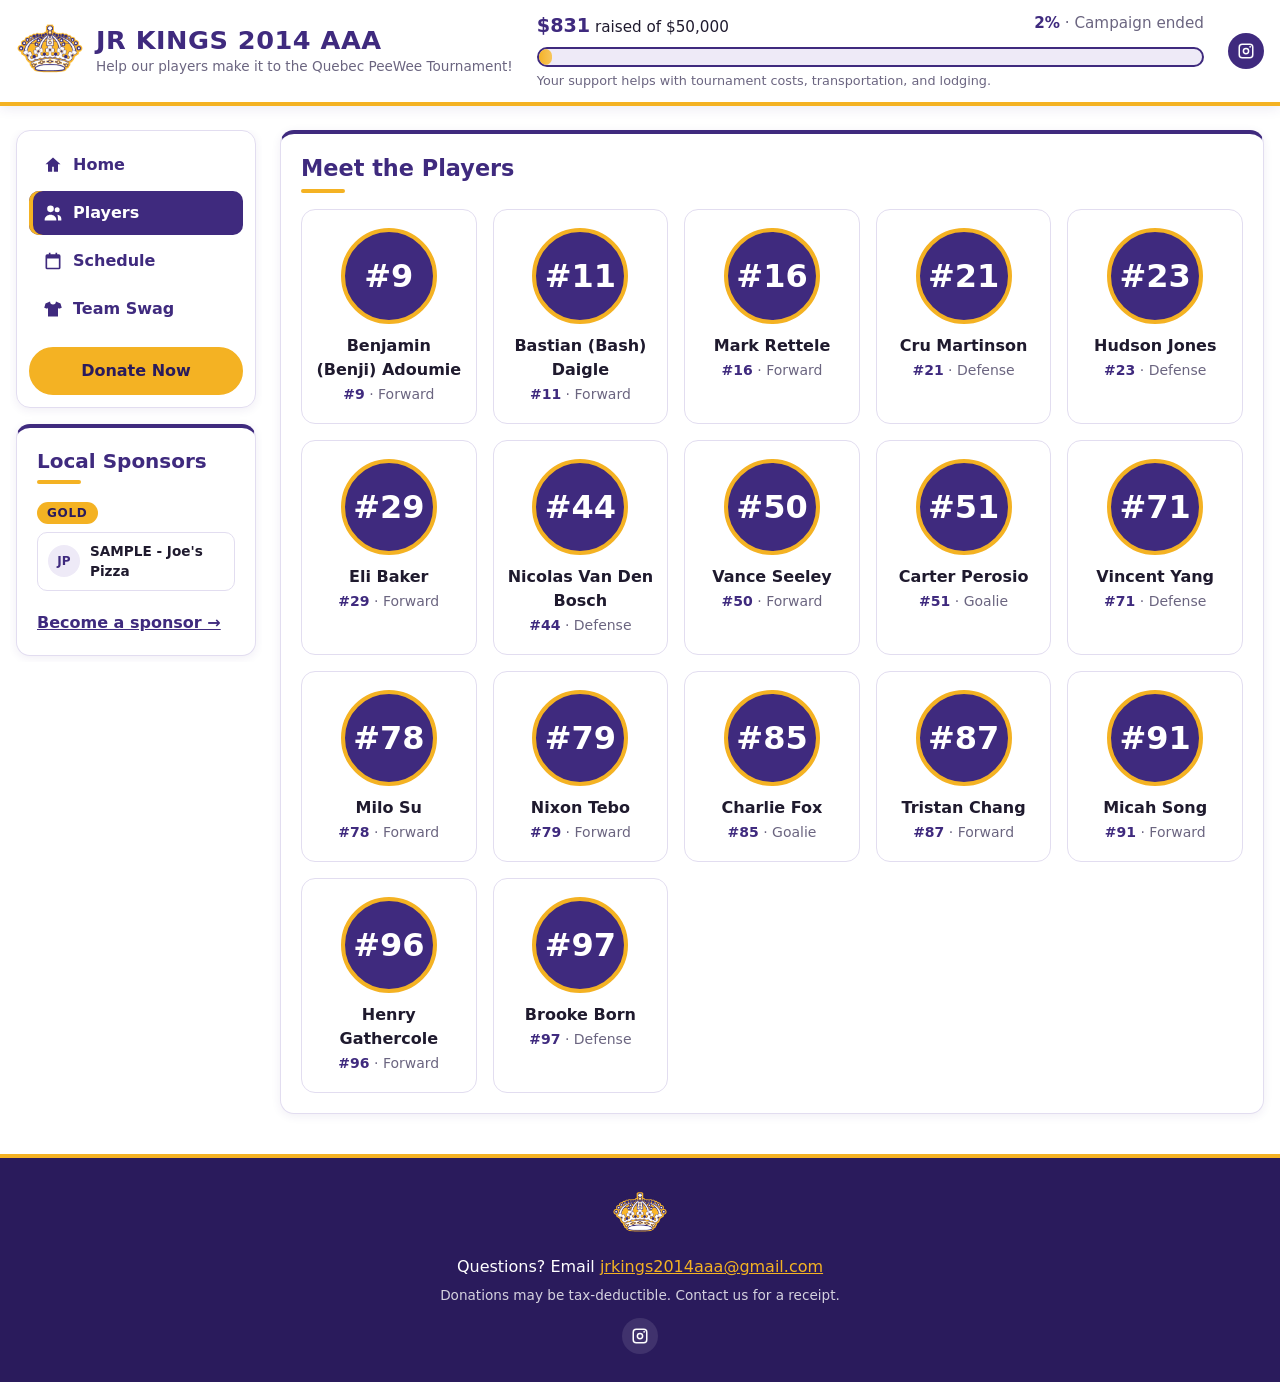
==== players.html @ 1b27b6a1 "Start Sliders fundraising site from team template Copied from jrkings2014_website (bd4ff82). CNAME l" ====
<!doctype html>
<html lang="en">
<head>
  <meta charset="utf-8">
  <meta name="viewport" content="width=device-width, initial-scale=1">
  <title>Players</title>
  <link rel="icon" href="Images/logo.png">
  <link rel="stylesheet" href="theme.css?v=3">
  <link rel="stylesheet" href="styles.css?v=3">
</head>
<body data-page="players">
  <header id="site-header" class="site-header"></header>

  <div class="layout">
    <div class="left-col">
      <nav id="sidebar" class="sidebar" aria-label="Site navigation"></nav>
      <section id="sponsors-card" class="card sponsors-card" aria-labelledby="sponsors-title"></section>
    </div>

    <main class="content">
      <div id="error" class="error" hidden></div>

      <section class="card" aria-labelledby="players-title">
        <h1 id="players-title">Meet the Players</h1>
        <div id="players" class="player-grid"></div>
      </section>
    </main>
  </div>

  <footer id="site-footer" class="site-footer"></footer>

  <script src="app.js?v=3"></script>
</body>
</html>
---- theme.css ----
/* Team colors. This is the only file to edit to re-color the site for another team.
   Every page loads it before styles.css.

   --primary       Main team color: headings, nav, buttons, avatars, links
   --primary-dark  Darker shade of primary: footer background, button hover
   --primary-tint  Very light shade of primary: hover backgrounds, progress bar track
   --on-primary    Text/icon color on top of primary (usually white)

   --accent        Second team color: progress bar, date badges, Donate button, underlines
   --accent-light  Very light shade of accent: newest donation highlight, card hover glow
   --accent-hover  Slightly darker accent for accent button hover
   --on-accent     Text/icon color on top of accent (pick dark or white so it stays readable)

   --text / --muted / --border / --bg / --surface: neutral page colors */

:root {
  --primary: #3F2A7E;
  --primary-dark: #2A1B5C;
  --primary-tint: #EEEAF7;
  --on-primary: #FFFFFF;

  --accent: #F4B223;
  --accent-light: #FCE7B2;
  --accent-hover: #E6A30F;
  --on-accent: #2A1B5C;

  --text: #1F1A2E;
  --muted: #6B6580;
  --border: #E2DDF0;
  --bg: #FFFFFF;
  --surface: #FFFFFF;
}
---- styles.css ----
/* Team colors live in theme.css (loaded before this file). Use only those variables here. */
:root {
  --radius: 14px;
  --shadow: 0 2px 10px color-mix(in srgb, var(--primary) 8%, transparent);
  --header-h: 0px; /* set by app.js so sticky elements sit below the header */
}

* { box-sizing: border-box; }

body {
  margin: 0;
  background: var(--bg);
  color: var(--text);
  font-family: system-ui, -apple-system, "Segoe UI", Roboto, Helvetica, Arial, sans-serif;
  line-height: 1.5;
}

a { color: var(--primary); }
img { max-width: 100%; }
[hidden] { display: none !important; }
section[id] { scroll-margin-top: calc(var(--header-h) + 16px); }

.muted { color: var(--muted); margin-top: 0; }

/* ---------- Header / progress ---------- */
.site-header {
  position: sticky;
  top: 0;
  z-index: 20;
  background: var(--bg);
  border-bottom: 4px solid var(--accent);
  box-shadow: 0 2px 12px color-mix(in srgb, var(--primary) 10%, transparent);
}
.header-inner {
  max-width: 1400px;
  margin: 0 auto;
  padding: 10px 16px;
  display: grid;
  grid-template-columns: 1fr auto;
  grid-template-areas:
    "brand social"
    "progress progress";
  gap: 8px 16px;
  align-items: center;
}
.brand { grid-area: brand; display: flex; align-items: center; gap: 12px; text-decoration: none; min-width: 0; }
.logo { width: 52px; height: auto; flex: 0 0 auto; }
.team-name {
  margin: 0;
  color: var(--primary);
  font-size: 1.3rem;
  font-weight: 800;
  letter-spacing: 0.02em;
  text-transform: uppercase;
  line-height: 1.15;
}
.tagline { margin: 0; color: var(--muted); font-size: 0.85rem; }

.progress-block { grid-area: progress; }
.progress-stats {
  display: flex;
  flex-wrap: wrap;
  justify-content: space-between;
  gap: 4px 12px;
  font-size: 0.95rem;
  margin-bottom: 6px;
}
.progress-stats strong { color: var(--primary); }
#raised { font-size: 1.2rem; }
.progress-meta { color: var(--muted); }

.progress-track {
  height: 20px;
  background: var(--primary-tint);
  border: 2px solid var(--primary);
  border-radius: 999px;
  overflow: hidden;
}
.progress-fill {
  height: 100%;
  width: 0;
  background: linear-gradient(90deg, var(--accent) 0%, color-mix(in srgb, var(--accent), #fff 25%) 100%);
  border-radius: 999px;
  transition: width 1.4s cubic-bezier(0.22, 1, 0.36, 1);
}
.goal-purpose { margin: 4px 0 0; font-size: 0.8rem; color: var(--muted); }

.header-social { grid-area: social; display: flex; gap: 8px; justify-self: end; }
.header-social a {
  width: 36px; height: 36px;
  border-radius: 50%;
  background: var(--primary);
  color: var(--on-primary);
  display: flex; align-items: center; justify-content: center;
  transition: background 0.15s, color 0.15s;
}
.header-social a:hover { background: var(--accent); color: var(--on-accent); }
.header-social svg { width: 18px; height: 18px; fill: currentColor; }

@media (min-width: 900px) {
  .header-inner {
    grid-template-columns: auto 1fr auto;
    grid-template-areas: "brand progress social";
    gap: 24px;
    padding-block: 12px;
  }
  .logo { width: 68px; }
  .team-name { font-size: 1.6rem; }
}

/* ---------- Page layout: sidebar + content ---------- */
.layout {
  max-width: 1400px;
  margin: 0 auto;
  padding: 20px 16px 40px;
  display: grid;
  grid-template-columns: minmax(0, 1fr);
  gap: 20px;
}
.content { container-type: inline-size; min-width: 0; }

/* Sidebar: horizontal nav bar on phones, sticky column on wider screens */
.sidebar {
  background: var(--surface);
  border: 1px solid var(--border);
  border-radius: var(--radius);
  box-shadow: var(--shadow);
  padding: 8px;
  display: flex;
  flex-wrap: wrap;
  align-items: center;
  gap: 8px;
}
.nav-list { list-style: none; margin: 0; padding: 0; display: flex; flex-wrap: wrap; gap: 4px; flex: 1; }
.nav-link {
  display: flex;
  align-items: center;
  gap: 10px;
  padding: 8px 14px;
  border-radius: 10px;
  color: var(--primary);
  font-weight: 700;
  text-decoration: none;
  transition: background 0.15s;
}
.nav-link svg { width: 20px; height: 20px; fill: currentColor; flex: 0 0 auto; }
.nav-link:hover { background: var(--primary-tint); }
.nav-link[aria-current="page"] {
  background: var(--primary);
  color: var(--on-primary);
  box-shadow: inset 4px 0 0 var(--accent);
}
.sidebar-donate { padding-block: 8px; }

/* Left column = sidebar menu + Local Sponsors.
   Phones: the menu sits above the content and sponsors drop to the bottom of the page. */
.left-col { display: contents; }
.sidebar { order: 0; }
.content { order: 1; }
.sponsors-card { order: 2; }

@media (min-width: 900px) {
  .layout { grid-template-columns: 240px minmax(0, 1fr); gap: 24px; padding-top: 24px; }
  .left-col {
    display: flex;
    flex-direction: column;
    gap: 16px;
    position: sticky;
    top: calc(var(--header-h) + 24px);
    align-self: start;
    /* If the sponsor list gets long, the column scrolls on its own instead of being cut off. */
    max-height: calc(100vh - var(--header-h) - 48px);
    overflow-y: auto;
    padding: 0 6px 6px;
    margin: 0 -6px;
  }
  .sidebar { flex-direction: column; align-items: stretch; padding: 12px; }
  .nav-list { flex-direction: column; }
  .nav-link { padding: 10px 14px; }
  .sidebar-donate { margin-top: 8px; }

  /* Compact sponsor list for the narrow column */
  .sponsors-card { padding: 16px; }
  .sponsors-card h2 { font-size: 1.1rem; }
  .sponsors-card .sponsor-grid { grid-template-columns: 1fr; gap: 6px; }
  .sponsors-card .sponsor {
    flex-direction: row;
    justify-content: flex-start;
    min-height: 0;
    padding: 8px 10px;
    text-align: left;
    gap: 10px;
    font-size: 0.85rem;
  }
  .sponsors-card .sponsor img { max-height: 32px; max-width: 64px; }
  .sponsors-card .sponsor-initials { width: 32px; height: 32px; font-size: 0.75rem; flex: 0 0 auto; }
  .sponsors-card .tier { margin-bottom: 10px; }
}

/* ---------- Home: main column + right column (Donate Now, Recent Activity) ---------- */
/* Phones/tablets: one column in this order: about, donate, activity, events */
.home-grid { display: flex; flex-direction: column; gap: 20px; }
.home-main, .home-aside { display: contents; }
.team-photo { order: 0; }
.about { order: 1; }
.order-donate { order: 2; }
.order-activity { order: 3; }
.order-events { order: 4; }

@media (min-width: 1200px) {
  .home-grid {
    display: grid;
    grid-template-columns: minmax(0, 1fr) 340px;
    align-items: start;
  }
  .home-main, .home-aside { display: flex; flex-direction: column; gap: 20px; min-width: 0; }
  .home-main { container-type: inline-size; }
}

/* ---------- Buttons ---------- */
.btn {
  display: inline-flex;
  align-items: center;
  justify-content: center;
  gap: 8px;
  padding: 10px 22px;
  border-radius: 999px;
  border: 2px solid var(--primary);
  font-weight: 700;
  text-decoration: none;
  cursor: pointer;
  font-size: 1rem;
  transition: background 0.15s, color 0.15s, transform 0.1s;
}
.btn-primary { background: var(--primary); color: var(--on-primary); }
.btn-primary:hover { background: var(--primary-dark); border-color: var(--on-accent); }
.btn-accent { background: var(--accent); border-color: var(--accent); color: var(--on-accent); }
.btn-accent:hover { background: var(--accent-hover); border-color: var(--accent-hover); }
.btn:active { transform: translateY(1px); }
.btn:focus-visible, a:focus-visible, button:focus-visible {
  outline: 3px solid var(--accent);
  outline-offset: 2px;
}

/* ---------- Cards ---------- */
.card {
  background: var(--surface);
  border: 1px solid var(--border);
  border-top: 4px solid var(--primary);
  border-radius: var(--radius);
  box-shadow: var(--shadow);
  padding: 20px;
}
.card h1, .card h2 {
  margin: 0 0 16px;
  color: var(--primary);
  font-size: 1.25rem;
  line-height: 1.3;
}
.card h1 { font-size: 1.4rem; }
.card h1::after, .card h2::after {
  content: "";
  display: block;
  width: 44px;
  height: 4px;
  margin-top: 6px;
  background: var(--accent);
  border-radius: 2px;
}
.empty { color: var(--muted); font-style: italic; }
.link-cta { display: inline-block; margin-top: 10px; font-weight: 700; }

/* ---------- Team photo ---------- */
.team-photo {
  margin: 0;
  padding: 0;
  overflow: hidden;
  border-top-color: var(--accent);
}
.team-photo img {
  display: block;
  width: 100%;
  aspect-ratio: 16 / 9;
  object-fit: cover;
  object-position: center 60%;
}
.team-photo figcaption {
  padding: 10px 16px;
  color: var(--muted);
  font-size: 0.9rem;
  text-align: center;
}

/* ---------- About / tournament writeup ---------- */
.about {
  display: flex;
  flex-direction: column;
  align-items: center;
  gap: 20px;
  border-top-color: var(--accent);
}
.about-logo { width: 160px; height: auto; flex: 0 0 auto; }
.about-body p { margin: 0 0 12px; }
.about-body .btn { margin-top: 4px; }
@container (min-width: 640px) {
  .about { flex-direction: row; align-items: flex-start; gap: 28px; padding: 28px; }
  .about-logo { width: 190px; }
}

/* ---------- Events (home + schedule) ---------- */
.event-list, .activity-list { list-style: none; margin: 0; padding: 0; }
.event {
  display: flex;
  gap: 14px;
  align-items: center;
  padding: 10px 0;
  border-bottom: 1px solid var(--border);
}
.event:last-child { border-bottom: 0; }
.event.past { opacity: 0.6; }
.date-badge {
  flex: 0 0 56px;
  height: 60px;
  border-radius: 10px;
  background: var(--accent);
  color: var(--on-accent);
  display: flex;
  flex-direction: column;
  align-items: center;
  justify-content: center;
  line-height: 1.1;
}
.event.past .date-badge { background: var(--primary-tint); color: var(--primary); }
.date-badge .month { font-size: 0.75rem; font-weight: 700; text-transform: uppercase; }
.date-badge .day { font-size: 1.5rem; font-weight: 800; }
.event-title { font-weight: 700; color: var(--text); margin: 0; }
.event-title a { color: inherit; }
.event-meta { margin: 0; color: var(--muted); font-size: 0.875rem; }
.status-chip {
  display: inline-block;
  margin-left: 6px;
  padding: 0 8px;
  border-radius: 999px;
  background: var(--primary-tint);
  color: var(--primary);
  font-size: 0.7rem;
  font-weight: 700;
  text-transform: uppercase;
  vertical-align: middle;
}

.month-heading {
  margin: 20px 0 4px;
  color: var(--primary);
  font-size: 1rem;
  text-transform: uppercase;
  letter-spacing: 0.05em;
}
.month-heading:first-child { margin-top: 0; }
.past-events { margin-top: 24px; }
.past-events summary {
  cursor: pointer;
  font-weight: 700;
  color: var(--primary);
  padding: 8px 0;
}

/* ---------- Activity ---------- */
.activity-item {
  display: flex;
  gap: 12px;
  padding: 10px;
  border-radius: 10px;
}
.activity-item + .activity-item { margin-top: 4px; }
.activity-item.newest { background: var(--accent-light); }
.avatar {
  flex: 0 0 38px;
  height: 38px;
  border-radius: 50%;
  background: var(--primary);
  color: var(--on-primary);
  display: flex;
  align-items: center;
  justify-content: center;
  font-weight: 700;
}
.activity-text { margin: 0; }
.activity-text strong { color: var(--primary); }
.activity-message { margin: 2px 0 0; font-style: italic; color: var(--muted); font-size: 0.9rem; }
.activity-time { color: var(--muted); font-size: 0.8rem; }

/* ---------- Donate ---------- */
.card-donate { border-top-color: var(--accent); }
.donate-links { display: flex; flex-direction: column; gap: 10px; }
.donate-row { display: flex; gap: 8px; align-items: stretch; }
.donate-row .btn { flex: 1; justify-content: flex-start; padding-block: 12px; min-width: 0; }
.donate-row .btn svg { width: 22px; height: 22px; fill: currentColor; flex: 0 0 auto; }
.handle {
  margin-left: auto;
  font-weight: 400;
  font-size: 0.8rem;
  opacity: 0.85;
  overflow: hidden;
  text-overflow: ellipsis;
  white-space: nowrap;
  min-width: 0;
}
.donate-row .btn-copy { flex: 0 0 auto; }
.btn-copy {
  background: #fff;
  color: var(--primary);
  padding: 8px 12px;
  font-size: 0.85rem;
}
.btn-copy:hover { background: var(--primary-tint); }
.btn-copy.copied { background: var(--accent); border-color: var(--accent); color: var(--on-accent); }
.donate-static {
  flex: 1;
  min-width: 0;
  display: flex;
  align-items: center;
  gap: 8px;
  padding: 12px 22px;
  border-radius: 999px;
  border: 2px dashed var(--primary);
  color: var(--primary);
  font-weight: 700;
}
.donate-static svg { width: 22px; height: 22px; fill: currentColor; flex: 0 0 auto; }
.donate-qr {
  margin: -2px 0 4px;
  padding: 14px;
  border: 1px solid var(--border);
  border-radius: 12px;
  text-align: center;
}
.donate-qr[hidden] { display: none; }
.donate-qr img {
  display: block;
  width: 100%;
  max-width: 180px;
  height: auto;
  margin: 0 auto 8px;
  background: #fff;
  image-rendering: pixelated;
}
.donate-qr figcaption { color: var(--muted); font-size: 0.85rem; }

/* ---------- Sponsors ---------- */
.tier { margin-bottom: 14px; }
.tier-chip {
  display: inline-block;
  font-size: 0.75rem;
  font-weight: 800;
  text-transform: uppercase;
  letter-spacing: 0.06em;
  padding: 2px 10px;
  border-radius: 999px;
  margin-bottom: 8px;
}
.tier-gold .tier-chip { background: var(--accent); color: var(--on-accent); }
.tier-silver .tier-chip { background: #E4E4EA; color: #3d3d4a; }
.tier-bronze .tier-chip { background: #EBCBA8; color: #5a3517; }
.tier-other .tier-chip { background: var(--primary-tint); color: var(--primary); }
.sponsor-grid {
  display: grid;
  grid-template-columns: repeat(auto-fill, minmax(130px, 1fr));
  gap: 10px;
}
.sponsor {
  display: flex;
  flex-direction: column;
  align-items: center;
  justify-content: center;
  gap: 6px;
  min-height: 90px;
  padding: 10px;
  border: 1px solid var(--border);
  border-radius: 10px;
  text-align: center;
  text-decoration: none;
  color: var(--text);
  font-weight: 600;
  font-size: 0.9rem;
  transition: border-color 0.15s, box-shadow 0.15s;
}
a.sponsor:hover { border-color: var(--accent); box-shadow: 0 0 0 2px var(--accent-light); }
.sponsor img { max-height: 48px; object-fit: contain; }
.sponsor-initials {
  width: 44px; height: 44px;
  border-radius: 50%;
  background: var(--primary-tint);
  color: var(--primary);
  display: flex; align-items: center; justify-content: center;
  font-weight: 800;
}

/* ---------- Players ---------- */
.player-grid {
  display: grid;
  grid-template-columns: repeat(auto-fill, minmax(170px, 1fr));
  gap: 16px;
}
.player {
  border: 1px solid var(--border);
  border-radius: var(--radius);
  padding: 18px 14px;
  text-align: center;
  transition: border-color 0.15s, box-shadow 0.15s;
}
.player:hover { border-color: var(--accent); box-shadow: 0 0 0 2px var(--accent-light); }
.player-photo, .player-number {
  width: 96px; height: 96px;
  margin: 0 auto 10px;
  border-radius: 50%;
  border: 4px solid var(--accent);
}
.player-photo { object-fit: cover; display: block; }
.player-number {
  background: var(--primary);
  color: var(--on-primary);
  display: flex; align-items: center; justify-content: center;
  font-size: 2rem;
  font-weight: 800;
}
.player-name { margin: 0; font-weight: 700; color: var(--text); }
.player-meta { margin: 2px 0 0; color: var(--muted); font-size: 0.875rem; }
.player-meta strong { color: var(--primary); }

/* ---------- Swag ---------- */
.swag-intro { margin: 0 0 18px; color: var(--muted); }
.swag-grid {
  display: grid;
  grid-template-columns: repeat(auto-fill, minmax(220px, 1fr));
  gap: 16px;
}
.swag-item {
  display: flex;
  flex-direction: column;
  border: 1px solid var(--border);
  border-radius: var(--radius);
  overflow: hidden;
  transition: border-color 0.15s, box-shadow 0.15s;
}
.swag-item:hover { border-color: var(--accent); box-shadow: 0 0 0 2px var(--accent-light); }
.swag-image {
  display: block;
  width: 100%;
  aspect-ratio: 1 / 1;
  object-fit: cover;
  background: var(--primary-tint);
}
.swag-placeholder {
  display: flex;
  align-items: center;
  justify-content: center;
  background: var(--primary);
}
.swag-placeholder svg { width: 45%; height: 45%; fill: var(--accent); }
.swag-body {
  display: flex;
  flex-direction: column;
  gap: 6px;
  flex: 1;
  padding: 14px 16px 16px;
}
.swag-name { margin: 0; font-weight: 700; color: var(--text); }
.swag-price { margin: 0; font-weight: 800; font-size: 1.2rem; color: var(--primary); }
.swag-desc { margin: 0 0 4px; color: var(--muted); font-size: 0.9rem; }
.swag-label { margin-top: auto; font-size: 0.8rem; font-weight: 700; color: var(--primary); }
.swag-select {
  width: 100%;
  padding: 9px 12px;
  border: 2px solid var(--border);
  border-radius: 10px;
  background: #fff;
  color: var(--text);
  font: inherit;
}
.swag-select:focus-visible { outline: 3px solid var(--accent); outline-offset: 1px; border-color: var(--primary); }
.swag-note { margin: 0; color: #B3261E; font-size: 0.85rem; font-weight: 600; }
.swag-order { margin-top: 6px; width: 100%; }

/* "Email didn't open?" fallback row (swag Order, Become a sponsor) */
.email-alt {
  display: flex;
  flex-wrap: wrap;
  align-items: center;
  gap: 6px;
  margin-top: 6px;
  color: var(--muted);
  font-size: 0.8rem;
}
.email-alt[hidden] { display: none; }
.email-alt span { flex-basis: 100%; }
.email-alt .btn-copy { padding: 5px 10px; font-size: 0.8rem; }

/* ---------- Footer ---------- */
.site-footer {
  background: var(--primary-dark);
  color: var(--on-primary);
  border-top: 4px solid var(--accent);
  padding: 28px 16px;
  text-align: center;
}
.site-footer a { color: var(--accent); }
.footer-logo { width: 56px; }
.site-footer p { margin: 6px 0; }
.tax-note { font-size: 0.85rem; opacity: 0.8; }
.footer-social { display: flex; justify-content: center; gap: 12px; margin-top: 12px; }
.footer-social a {
  width: 36px; height: 36px;
  border-radius: 50%;
  background: rgba(255, 255, 255, 0.1);
  color: var(--on-primary);
  display: flex; align-items: center; justify-content: center;
}
.footer-social a:hover { background: var(--accent); color: var(--on-accent); }
.footer-social svg { width: 18px; height: 18px; fill: currentColor; }

/* ---------- Error ---------- */
.error {
  background: #FDECEC;
  border: 1px solid #F3B7B7;
  color: #8A1C1C;
  border-radius: var(--radius);
  padding: 14px 18px;
  margin-bottom: 20px;
}

@media (prefers-reduced-motion: reduce) {
  .progress-fill { transition: none; }
}

/* ---------- Phone refinements ---------- */
.card .month-heading::after { display: none; }

@media (max-width: 899px) {
  .nav-list { flex: 1 1 100%; justify-content: space-between; }
  .sidebar-donate { flex: 1 1 100%; }
}
@media (max-width: 599px) {
  .tagline { display: none; }
  .team-name { font-size: 1.1rem; }
  .logo { width: 44px; }
  .header-social { gap: 6px; }
  .header-social a { width: 32px; height: 32px; }
  .header-social svg { width: 16px; height: 16px; }
}
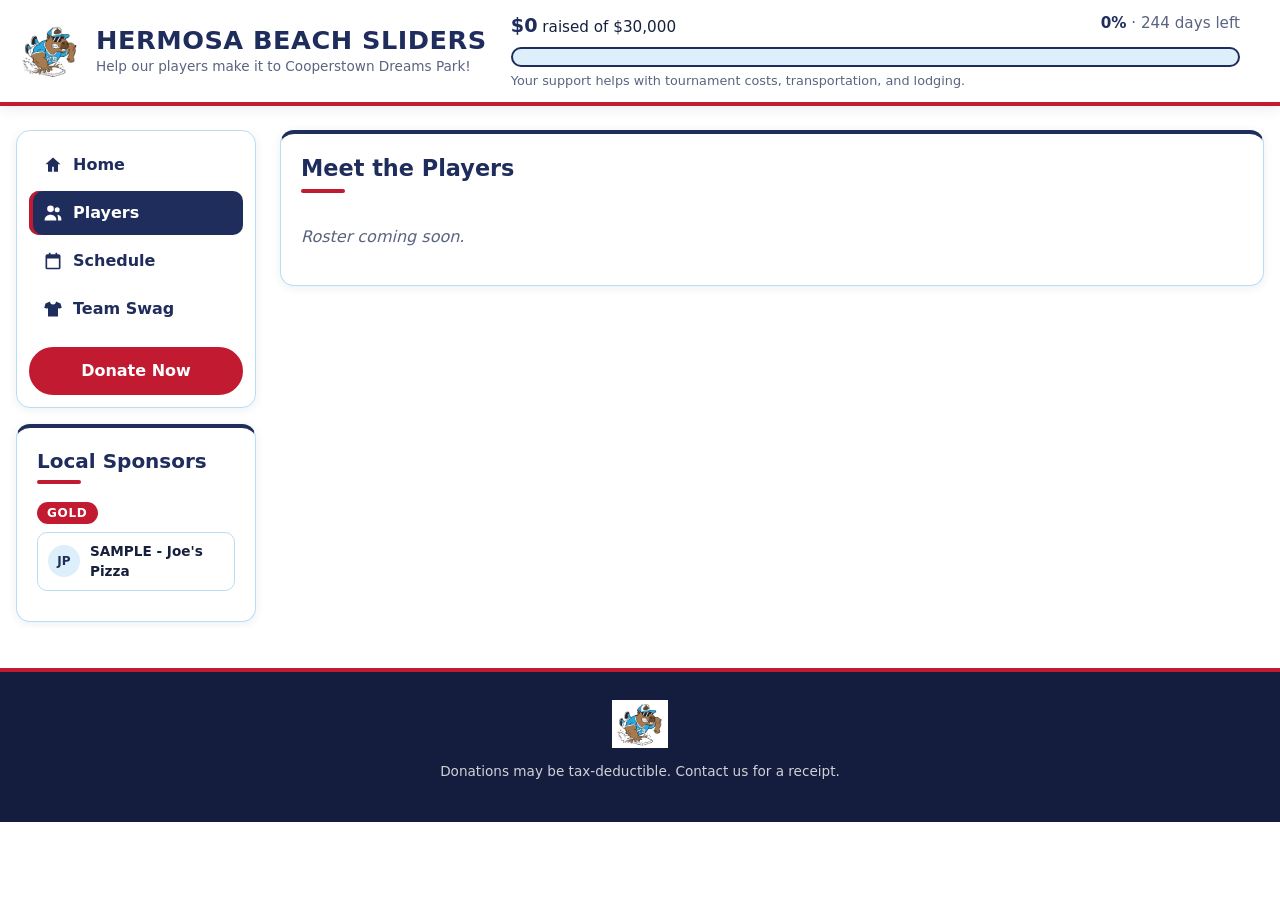
==== commit cfa2d25a: "Set up Hermosa Beach Sliders site for publishing - Sliders logo, team photo (resized for web), and u" ====
--- a/players.html
+++ b/players.html
@@ -5,8 +5,8 @@
   <meta name="viewport" content="width=device-width, initial-scale=1">
   <title>Players</title>
   <link rel="icon" href="Images/logo.png">
-  <link rel="stylesheet" href="theme.css?v=3">
-  <link rel="stylesheet" href="styles.css?v=3">
+  <link rel="stylesheet" href="theme.css?v=4">
+  <link rel="stylesheet" href="styles.css?v=4">
 </head>
 <body data-page="players">
   <header id="site-header" class="site-header"></header>
@@ -29,6 +29,6 @@
 
   <footer id="site-footer" class="site-footer"></footer>
 
-  <script src="app.js?v=3"></script>
+  <script src="app.js?v=4"></script>
 </body>
 </html>
--- a/theme.css
+++ b/theme.css
@@ -11,22 +11,25 @@
    --accent-hover  Slightly darker accent for accent button hover
    --on-accent     Text/icon color on top of accent (pick dark or white so it stays readable)
 
-   --text / --muted / --border / --bg / --surface: neutral page colors */
+   --text / --muted / --border / --bg / --surface: neutral page colors
+
+   Sliders: matched to the uniforms in the team photo. Navy sleeves (primary),
+   red caps and socks (accent), and powder-blue jerseys (tint and borders). */
 
 :root {
-  --primary: #3F2A7E;
-  --primary-dark: #2A1B5C;
-  --primary-tint: #EEEAF7;
+  --primary: #1F2D5C;
+  --primary-dark: #141D3D;
+  --primary-tint: #DCEFFB;
   --on-primary: #FFFFFF;
 
-  --accent: #F4B223;
-  --accent-light: #FCE7B2;
-  --accent-hover: #E6A30F;
-  --on-accent: #2A1B5C;
+  --accent: #C11A31;
+  --accent-light: #FBE3E6;
+  --accent-hover: #A0142A;
+  --on-accent: #FFFFFF;
 
-  --text: #1F1A2E;
-  --muted: #6B6580;
-  --border: #E2DDF0;
+  --text: #16203D;
+  --muted: #5A6480;
+  --border: #B9DDF4;
   --bg: #FFFFFF;
   --surface: #FFFFFF;
 }
